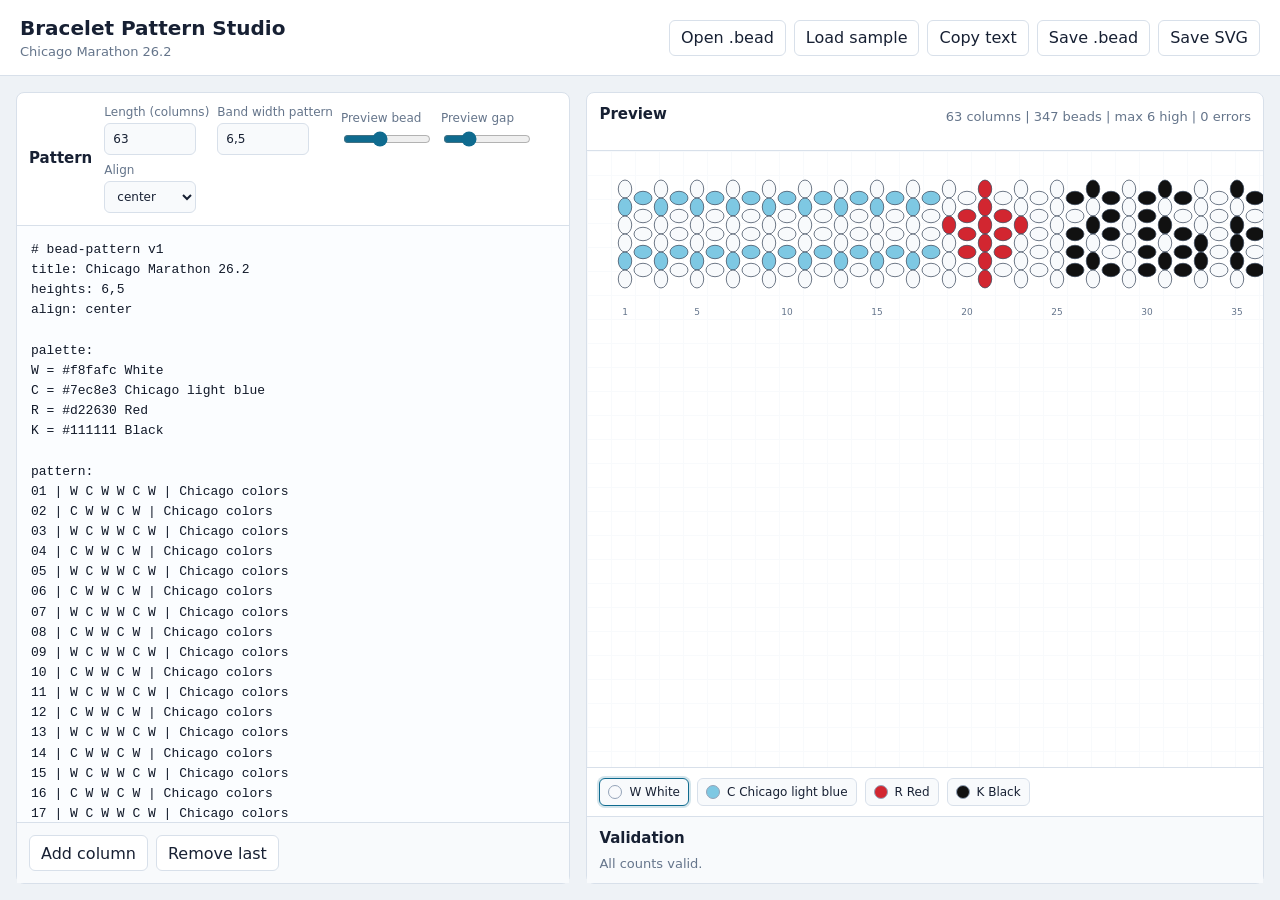
==== web/index.html @ 68850199 "Publish bracelet pattern studio" ====
<!doctype html>
<html lang="en">
  <head>
    <meta charset="utf-8">
    <meta name="viewport" content="width=device-width, initial-scale=1">
    <title>Bracelet Pattern Studio</title>
    <link rel="stylesheet" href="styles.css">
    <script src="app.js" defer></script>
  </head>
  <body>
    <main class="shell">
      <header class="topbar">
        <div class="title-block">
          <h1>Bracelet Pattern Studio</h1>
          <div id="patternTitle" class="subtitle">Untitled pattern</div>
        </div>
        <div class="actions" aria-label="File actions">
          <button id="openPatternButton" type="button" title="Open a local .bead or .txt pattern file">Open .bead</button>
          <input id="fileInput" class="hidden-input" type="file" accept=".bead,.txt,text/plain">
          <button id="sampleButton" type="button" title="Load the built-in Chicago Marathon sample">Load sample</button>
          <button id="copyButton" type="button" title="Copy the editable pattern text">Copy text</button>
          <button id="downloadPatternButton" type="button" title="Save the editable pattern text">Save .bead</button>
          <button id="downloadSvgButton" type="button" title="Save the rendered preview">Save SVG</button>
        </div>
      </header>

      <section class="workspace">
        <section class="editor-pane" aria-label="Pattern editor">
          <div class="panel-header">
            <h2>Pattern</h2>
            <div class="controls">
              <label>
                Length (columns)
                <input id="lengthInput" type="number" inputmode="numeric" min="1" step="1" autocomplete="off" value="63">
              </label>
              <label>
                Band width pattern
                <input id="heightsInput" type="text" inputmode="numeric" autocomplete="off" value="6,5">
              </label>
              <label>
                Preview bead
                <input id="beadSizeInput" type="range" min="8" max="28" value="16">
              </label>
              <label>
                Preview gap
                <input id="gapInput" type="range" min="0" max="8" value="2">
              </label>
              <label>
                Align
                <select id="alignInput">
                  <option value="center">center</option>
                  <option value="top">top</option>
                  <option value="bottom">bottom</option>
                </select>
              </label>
            </div>
          </div>
          <textarea id="patternInput" spellcheck="false" aria-label="Pattern text"></textarea>
          <div class="editor-actions">
            <button id="addColumnButton" type="button">Add column</button>
            <button id="removeColumnButton" type="button">Remove last</button>
          </div>
        </section>

        <section class="preview-pane" aria-label="Pattern preview">
          <div class="panel-header preview-header">
            <h2>Preview</h2>
            <div id="stats" class="stats">0 columns</div>
          </div>
          <div class="preview-scroll">
            <svg id="previewSvg" role="img" aria-label="Bracelet bead preview"></svg>
          </div>
          <div id="legend" class="legend" aria-label="Color legend"></div>
          <section class="validation" aria-label="Validation">
            <h2>Validation</h2>
            <ul id="issues"></ul>
          </section>
        </section>
      </section>
    </main>
  </body>
</html>
---- web/styles.css ----
:root {
  color-scheme: light;
  --bg: #eef2f6;
  --surface: #ffffff;
  --surface-2: #f8fafc;
  --text: #172033;
  --muted: #65758b;
  --line: #d8e0ea;
  --blue: #66b9dc;
  --red: #d22630;
  --black: #111827;
  --focus: #0f6b8f;
}

* {
  box-sizing: border-box;
}

body {
  margin: 0;
  background: var(--bg);
  color: var(--text);
  font-family: Inter, ui-sans-serif, system-ui, -apple-system, BlinkMacSystemFont, "Segoe UI", sans-serif;
}

button,
input,
select,
textarea {
  font: inherit;
}

button,
.button {
  min-height: 36px;
  border: 1px solid var(--line);
  border-radius: 6px;
  background: var(--surface);
  color: var(--text);
  padding: 7px 11px;
  cursor: pointer;
  white-space: nowrap;
}

button:hover,
.button:hover {
  border-color: #9db3c7;
  background: #f7fbff;
}

button:focus-visible,
input:focus-visible,
select:focus-visible,
textarea:focus-visible,
.button:focus-within {
  outline: 2px solid var(--focus);
  outline-offset: 2px;
}

.shell {
  min-height: 100vh;
  display: grid;
  grid-template-rows: auto 1fr;
}

.topbar {
  display: flex;
  gap: 16px;
  align-items: center;
  justify-content: space-between;
  padding: 16px 20px;
  border-bottom: 1px solid var(--line);
  background: var(--surface);
}

.title-block {
  min-width: 220px;
}

h1,
h2 {
  margin: 0;
  letter-spacing: 0;
}

h1 {
  font-size: 20px;
  line-height: 1.2;
}

h2 {
  font-size: 15px;
  line-height: 1.3;
}

.subtitle,
.stats {
  margin-top: 4px;
  color: var(--muted);
  font-size: 13px;
}

.actions,
.controls,
.editor-actions {
  display: flex;
  flex-wrap: wrap;
  gap: 8px;
  align-items: center;
}

.file-button {
  position: relative;
  overflow: hidden;
}

.file-button input {
  position: absolute;
  inset: 0;
  opacity: 0;
  cursor: pointer;
}

.hidden-input {
  display: none;
}

.workspace {
  min-height: 0;
  display: grid;
  grid-template-columns: minmax(360px, 0.9fr) minmax(420px, 1.1fr);
  gap: 16px;
  padding: 16px;
}

.editor-pane,
.preview-pane {
  min-width: 0;
  min-height: 0;
  display: grid;
  grid-template-rows: auto 1fr auto;
  border: 1px solid var(--line);
  border-radius: 8px;
  background: var(--surface);
}

.preview-pane {
  grid-template-rows: auto minmax(260px, 1fr) auto auto;
}

.panel-header {
  display: flex;
  gap: 12px;
  align-items: center;
  justify-content: space-between;
  min-height: 58px;
  padding: 12px;
  border-bottom: 1px solid var(--line);
}

.preview-header {
  align-items: flex-start;
}

.controls label {
  display: grid;
  gap: 4px;
  color: var(--muted);
  font-size: 12px;
}

.controls input[type="text"],
.controls input[type="number"],
.controls select {
  width: 92px;
  min-height: 32px;
  border: 1px solid var(--line);
  border-radius: 6px;
  padding: 5px 8px;
  background: var(--surface-2);
  color: var(--text);
}

.controls input[type="range"] {
  width: 88px;
  accent-color: var(--focus);
}

textarea {
  width: 100%;
  min-height: 420px;
  resize: none;
  border: 0;
  padding: 14px;
  background: #fbfdff;
  color: #101828;
  font-family: "SFMono-Regular", Consolas, "Liberation Mono", Menlo, monospace;
  font-size: 13px;
  line-height: 1.55;
  white-space: pre;
  overflow: auto;
}

.editor-actions {
  padding: 12px;
  border-top: 1px solid var(--line);
  background: var(--surface-2);
}

.preview-scroll {
  min-width: 0;
  min-height: 260px;
  overflow: auto;
  padding: 16px;
  background:
    linear-gradient(#f8fafc 1px, transparent 1px),
    linear-gradient(90deg, #f8fafc 1px, transparent 1px),
    #ffffff;
  background-size: 24px 24px;
}

svg {
  display: block;
  min-width: 100%;
  height: auto;
}

.legend {
  display: flex;
  flex-wrap: wrap;
  gap: 8px;
  align-items: center;
  padding: 10px 12px;
  border-top: 1px solid var(--line);
}

.legend-item {
  display: inline-flex;
  gap: 7px;
  align-items: center;
  min-height: 28px;
  padding: 3px 8px;
  border: 1px solid var(--line);
  border-radius: 6px;
  background: var(--surface-2);
  color: var(--text);
  font-size: 12px;
}

.legend-item.selected {
  border-color: var(--focus);
  box-shadow: 0 0 0 2px rgba(15, 107, 143, 0.18);
}

.swatch {
  width: 14px;
  height: 14px;
  border: 1px solid #94a3b8;
  border-radius: 50%;
  flex: 0 0 auto;
}

.bead {
  cursor: pointer;
}

.bead:hover,
.bead:focus {
  stroke: var(--focus);
  stroke-width: 2;
}

.validation {
  padding: 12px;
  border-top: 1px solid var(--line);
  background: var(--surface-2);
}

.validation ul {
  margin: 8px 0 0;
  padding: 0;
  list-style: none;
}

.validation li {
  margin-top: 6px;
  color: var(--muted);
  font-size: 13px;
}

.validation li.error {
  color: #b42318;
}

.validation li.warning {
  color: #946200;
}

@media (max-width: 960px) {
  .topbar {
    align-items: flex-start;
    flex-direction: column;
  }

  .workspace {
    grid-template-columns: 1fr;
  }

  textarea {
    min-height: 360px;
  }
}

@media (max-width: 560px) {
  .workspace {
    padding: 10px;
  }

  .panel-header {
    align-items: flex-start;
    flex-direction: column;
  }

  .actions,
  .controls,
  .editor-actions {
    width: 100%;
  }

  button,
  .button {
    flex: 1 1 auto;
  }
}
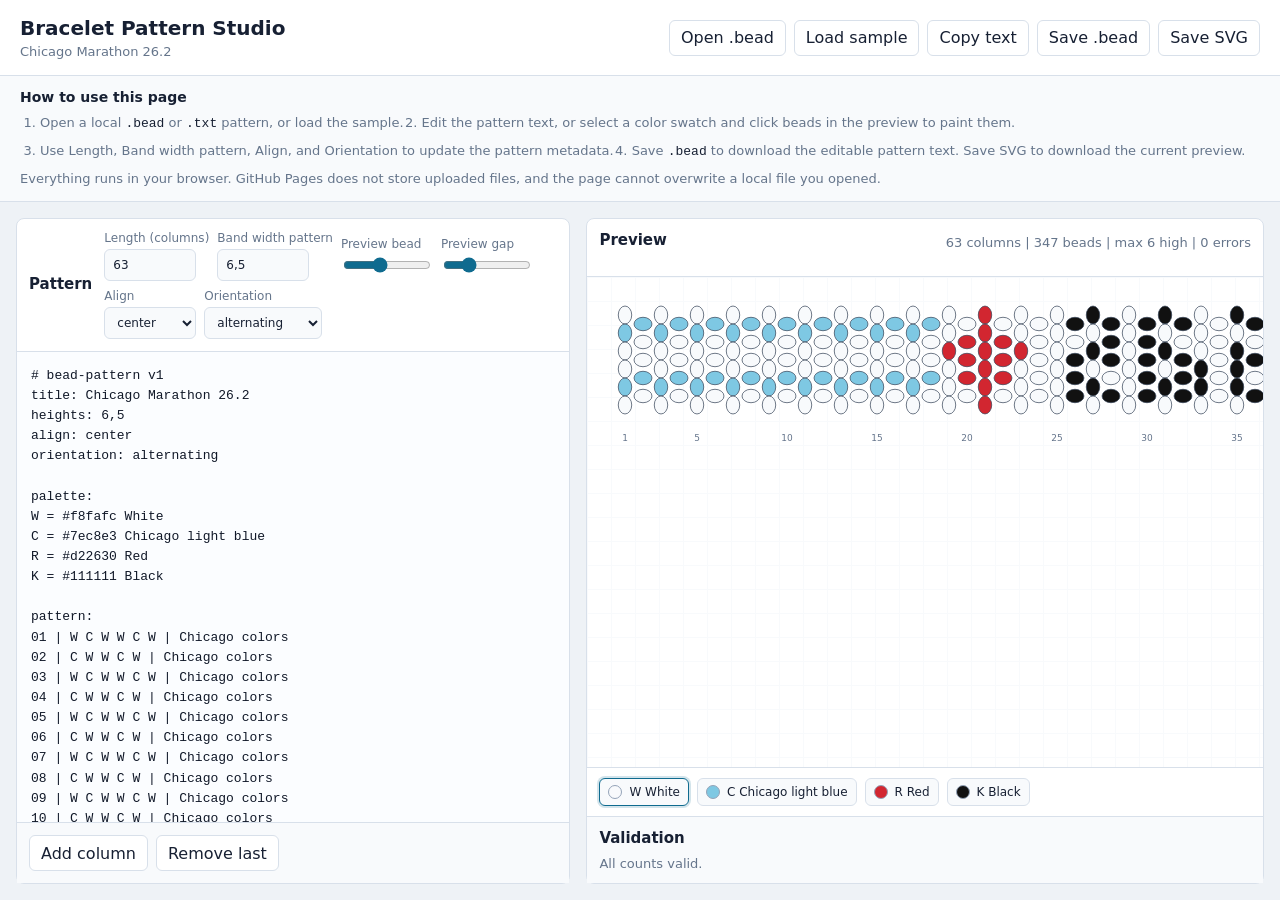
==== commit d99aa83f: "Add configurable bead orientation" ====
--- a/web/index.html
+++ b/web/index.html
@@ -23,6 +23,17 @@
           <button id="downloadSvgButton" type="button" title="Save the rendered preview">Save SVG</button>
         </div>
       </header>
+
+      <section class="howto" aria-labelledby="howtoTitle">
+        <h2 id="howtoTitle">How to use this page</h2>
+        <ol>
+          <li>Open a local <code>.bead</code> or <code>.txt</code> pattern, or load the sample.</li>
+          <li>Edit the pattern text, or select a color swatch and click beads in the preview to paint them.</li>
+          <li>Use Length, Band width pattern, Align, and Orientation to update the pattern metadata.</li>
+          <li>Save <code>.bead</code> to download the editable pattern text. Save SVG to download the current preview.</li>
+        </ol>
+        <p>Everything runs in your browser. GitHub Pages does not store uploaded files, and the page cannot overwrite a local file you opened.</p>
+      </section>
 
       <section class="workspace">
         <section class="editor-pane" aria-label="Pattern editor">
@@ -53,6 +64,14 @@
                   <option value="bottom">bottom</option>
                 </select>
               </label>
+              <label>
+                Orientation
+                <select id="orientationInput">
+                  <option value="alternating">alternating</option>
+                  <option value="horizontal">horizontal</option>
+                  <option value="vertical">vertical</option>
+                </select>
+              </label>
             </div>
           </div>
           <textarea id="patternInput" spellcheck="false" aria-label="Pattern text"></textarea>
--- a/web/styles.css
+++ b/web/styles.css
@@ -60,7 +60,7 @@
 .shell {
   min-height: 100vh;
   display: grid;
-  grid-template-rows: auto 1fr;
+  grid-template-rows: auto auto 1fr;
 }
 
 .topbar {
@@ -107,6 +107,39 @@
   flex-wrap: wrap;
   gap: 8px;
   align-items: center;
+}
+
+.howto {
+  display: grid;
+  gap: 8px;
+  padding: 12px 20px;
+  border-bottom: 1px solid var(--line);
+  background: var(--surface-2);
+}
+
+.howto h2 {
+  font-size: 14px;
+}
+
+.howto ol {
+  display: flex;
+  flex-wrap: wrap;
+  gap: 8px 18px;
+  margin: 0;
+  padding-left: 20px;
+}
+
+.howto li,
+.howto p {
+  margin: 0;
+  color: var(--muted);
+  font-size: 13px;
+  line-height: 1.45;
+}
+
+.howto code {
+  color: var(--text);
+  font-family: "SFMono-Regular", Consolas, "Liberation Mono", Menlo, monospace;
 }
 
 .file-button {
@@ -179,6 +212,10 @@
   padding: 5px 8px;
   background: var(--surface-2);
   color: var(--text);
+}
+
+#orientationInput {
+  width: 118px;
 }
 
 .controls input[type="range"] {
@@ -316,6 +353,10 @@
     padding: 10px;
   }
 
+  .howto {
+    padding: 12px 10px;
+  }
+
   .panel-header {
     align-items: flex-start;
     flex-direction: column;
